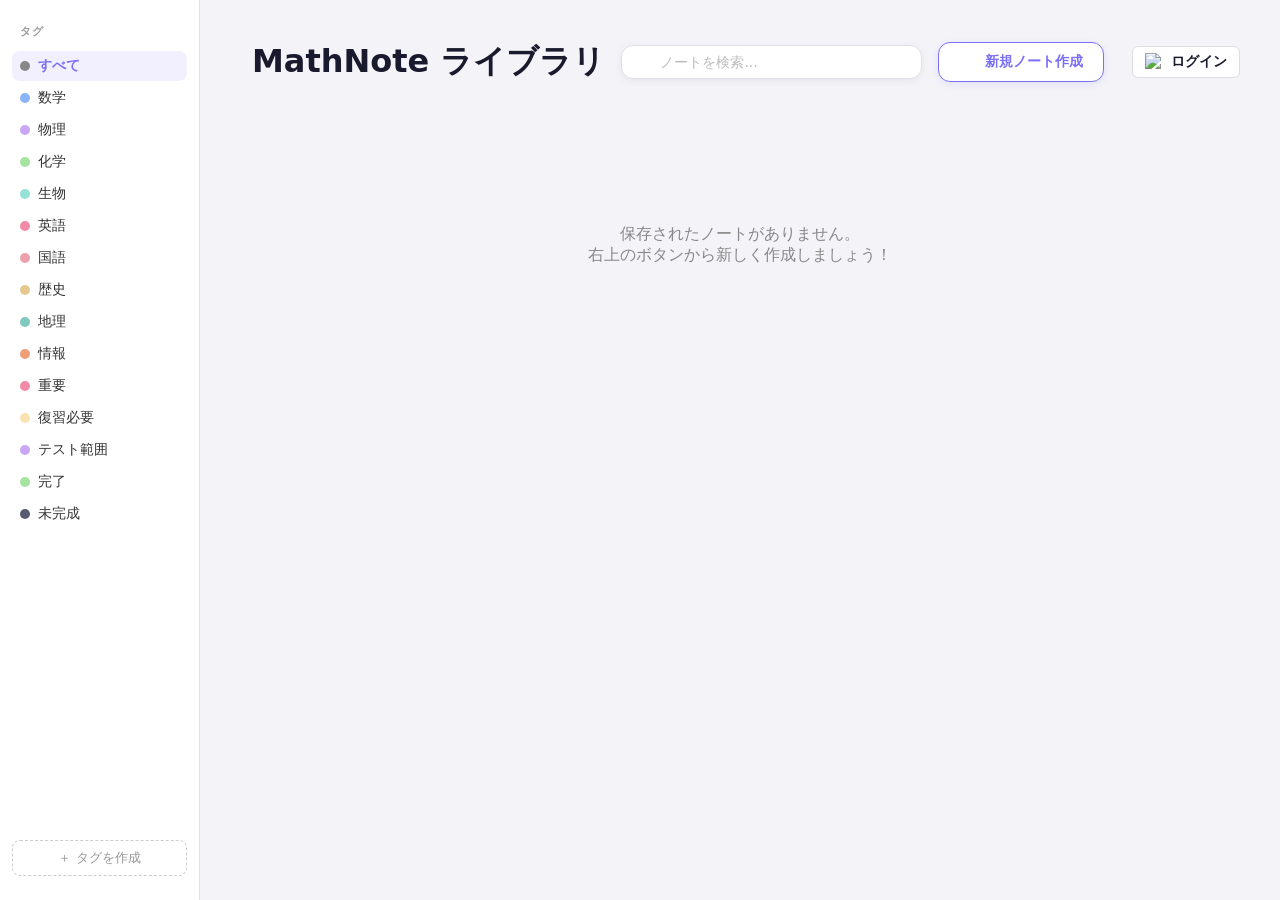
==== index.html @ ad09a3e1 "Firebase Authの安定性向上と、ノートIDがない場合のライブラリへのリダイレクト処理を追加" ====
<!DOCTYPE html>
<html lang="ja">

<head>
    <meta charset="UTF-8">
    <meta name="viewport" content="width=device-width, initial-scale=1.0, maximum-scale=1.0, user-scalable=no">
    <title>MathNote - MVP</title>
    <!-- KaTeX CSS -->
    <link rel="stylesheet" href="https://cdn.jsdelivr.net/npm/katex@0.16.9/dist/katex.min.css">
    <link rel="stylesheet" href="style.css">
    <!-- Lucide Icons -->
    <script src="https://cdn.jsdelivr.net/npm/lucide@latest/dist/umd/lucide.min.js"></script>
    <!-- KaTeX JS -->
    <script defer src="https://cdn.jsdelivr.net/npm/katex@0.16.9/dist/katex.min.js"></script>
</head>

<body>
    <div id="app">
        <!-- プレミアムツールバー (横一列配置) -->
        <header id="toolbar">
            <span class="logo">MathNote</span>

            <div class="tool-group">
                <button id="tool-select" title="選択 (V)"><i data-lucide="mouse-pointer-2"></i></button>
                <button id="tool-pen" class="active" title="ペン (P)"><i data-lucide="pencil"></i></button>
                <button id="tool-shape" title="図形 (S)"><i data-lucide="square"></i></button>
                <button id="tool-graph" title="グラフ (G)"><i data-lucide="line-chart"></i></button>
                <button id="tool-line" title="直線 (L)"><i data-lucide="minus"></i></button>
                <button id="tool-text" title="数式 (T)"><i data-lucide="type"></i></button>
                <button id="tool-eraser" title="消しゴム (E)"><i data-lucide="eraser"></i></button>
                <button id="tool-snap" title="グリッドスナップ (Shift+S)">
                    <i data-lucide="magnet"></i>
                </button>
            </div>
            <div class="divider"></div>
            <div class="tool-group">
                <button id="tool-undo" title="元に戻す (Ctrl+Z)"><i data-lucide="undo-2"></i></button>
                <button id="tool-redo" title="やり直し (Ctrl+Y)"><i data-lucide="redo-2"></i></button>
            </div>
            <div class="divider"></div>
            <div class="tool-group">
                <button id="tool-palette" title="カラーパレット"><i data-lucide="palette"></i></button>
                <input type="color" id="pen-color" value="#2b2b2b" class="hidden-input">
            </div>
            <div class="divider"></div>
            <div class="toolbar-right-group">
                <span id="zoom-label">100%</span>
                <button id="reset-view" title="表示リセット"><i data-lucide="maximize"></i></button>
                <button id="tool-settings" title="設定"><i data-lucide="settings"></i></button>
                
                <!-- Firebase Auth UI -->
                <div id="auth-container">
                    <button id="google-login-btn" class="login-btn">
                        <img src="https://www.gstatic.com/firebasejs/ui/2.0.0/images/layout/google.svg" width="18" height="18" alt="Google">
                        <span>ログイン</span>
                    </button>
                    <div id="user-avatar" class="user-avatar hidden">
                        <img id="user-icon" src="" alt="User">
                        <span id="user-name" class="hidden-mobile"></span>
                        <div id="auth-menu" class="auth-menu hidden">
                            <button id="google-logout-btn">ログアウト</button>
                        </div>
                    </div>
                </div>
            </div>
        </header>

        <!-- ペンツール用サブツールバー（アイコンベース・スライドイン） -->
        <div id="sub-toolbar">
            <!-- 線の太さ (3段階) -->
            <button class="sub-btn pen-size-btn active" data-size="2" title="細">
                <svg width="20" height="20" viewBox="0 0 20 20">
                    <line x1="2" y1="10" x2="18" y2="10" stroke="currentColor" stroke-width="1.5" />
                </svg>
            </button>
            <button class="sub-btn pen-size-btn" data-size="5" title="中">
                <svg width="20" height="20" viewBox="0 0 20 20">
                    <line x1="2" y1="10" x2="18" y2="10" stroke="currentColor" stroke-width="3" />
                </svg>
            </button>
            <button class="sub-btn pen-size-btn" data-size="10" title="太">
                <svg width="20" height="20" viewBox="0 0 20 20">
                    <line x1="2" y1="10" x2="18" y2="10" stroke="currentColor" stroke-width="6" />
                </svg>
            </button>

            <div class="sub-divider-h"></div>

            <!-- カラー (6色 + カスタム) -->
            <button class="sub-btn pen-color-btn active" data-color="#2b2b2b" style="--c:#2b2b2b" title="ダーク"></button>
            <button class="sub-btn pen-color-btn" data-color="#f38ba8" style="--c:#f38ba8" title="赤"></button>
            <button class="sub-btn pen-color-btn" data-color="#a6e3a1" style="--c:#a6e3a1" title="緑"></button>
            <button class="sub-btn pen-color-btn" data-color="#89b4fa" style="--c:#89b4fa" title="青"></button>
            <button class="sub-btn pen-color-btn" data-color="#f9e2af" style="--c:#f9e2af" title="黄"></button>
            <button class="sub-btn pen-color-btn" data-color="#cdd6f4" style="--c:#cdd6f4" title="グレー"></button>
            <button class="sub-btn" id="pen-custom-color" title="カスタム">
                <i data-lucide="palette"></i>
            </button>
            <input type="color" id="pen-color" value="#2b2b2b" class="hidden-input">

            <div class="sub-divider-h"></div>

            <!-- 線スタイル -->
            <button class="sub-btn pen-style-btn active" data-style="solid" title="実線">
                <svg width="20" height="20" viewBox="0 0 20 20">
                    <line x1="2" y1="10" x2="18" y2="10" stroke="currentColor" stroke-width="2" />
                </svg>
            </button>
            <button class="sub-btn pen-style-btn" data-style="dashed" title="破線">
                <svg width="20" height="20" viewBox="0 0 20 20">
                    <line x1="1" y1="10" x2="6" y2="10" stroke="currentColor" stroke-width="2" />
                    <line x1="8" y1="10" x2="13" y2="10" stroke="currentColor" stroke-width="2" />
                    <line x1="15" y1="10" x2="20" y2="10" stroke="currentColor" stroke-width="2" />
                </svg>
            </button>
            <button class="sub-btn pen-style-btn" data-style="dotted" title="点線">
                <svg width="20" height="20" viewBox="0 0 20 20">
                    <circle cx="2" cy="10" r="2" fill="currentColor" />
                    <circle cx="9" cy="10" r="2" fill="currentColor" />
                    <circle cx="16" cy="10" r="2" fill="currentColor" />
                </svg>
            </button>
        </div>

        <!-- 図形ツール用サブツールバー（アイコンベース・スライドイン） -->
        <div id="shape-sub-toolbar">
            <!-- 形状 -->
            <button class="sub-btn shape-type-btn active" data-type="rect" title="長方形">
                <i data-lucide="square"></i>
            </button>
            <button class="sub-btn shape-type-btn" data-type="circle" title="円・楕円">
                <i data-lucide="circle"></i>
            </button>
            <button class="sub-btn shape-type-btn" data-type="triangle" title="三角形">
                <i data-lucide="triangle"></i>
            </button>

            <div class="sub-divider-h"></div>

            <!-- 枠線色 (6色 + カスタム) -->
            <button class="sub-btn shape-color-btn active" data-color="#2b2b2b" style="background-color:#2b2b2b"
                title="ダーク"></button>
            <button class="sub-btn shape-color-btn" data-color="#f38ba8" style="background-color:#f38ba8"
                title="赤"></button>
            <button class="sub-btn shape-color-btn" data-color="#a6e3a1" style="background-color:#a6e3a1"
                title="緑"></button>
            <button class="sub-btn shape-color-btn" data-color="#89b4fa" style="background-color:#89b4fa"
                title="青"></button>
            <button class="sub-btn shape-color-btn" data-color="#f9e2af" style="background-color:#f9e2af"
                title="黄"></button>
            <button class="sub-btn shape-color-btn" data-color="#cdd6f4" style="background-color:#cdd6f4"
                title="グレー"></button>
            <button class="sub-btn" id="shape-custom-color" title="カスタム">
                <i data-lucide="palette"></i>
            </button>
            <input type="color" id="shape-stroke-color-input" value="#2b2b2b" class="hidden-input">

            <div class="sub-divider-h"></div>

            <div class="sub-label" style="font-size:9px;color:#888;text-align:center;width:36px;">線スタイル</div>
            <button class="sub-btn pen-style-btn active" data-style="solid" title="実線">
                <svg width="20" height="20" viewBox="0 0 20 20">
                    <line x1="2" y1="10" x2="18" y2="10" stroke="currentColor" stroke-width="2" />
                </svg>
            </button>
            <button class="sub-btn pen-style-btn" data-style="dashed" title="破線">
                <svg width="20" height="20" viewBox="0 0 20 20">
                    <line x1="2" y1="10" x2="18" y2="10" stroke="currentColor" stroke-width="2"
                        stroke-dasharray="4,2" />
                </svg>
            </button>
            <button class="sub-btn pen-style-btn" data-style="dotted" title="点線">
                <svg width="20" height="20" viewBox="0 0 20 20">
                    <line x1="2" y1="10" x2="18" y2="10" stroke="currentColor" stroke-width="2"
                        stroke-dasharray="1,2" />
                </svg>
            </button>
        </div>

        <!-- 直線ツール用サブツールバー -->
        <div id="line-sub-toolbar">
            <!-- 45°スナップ -->
            <button class="sub-btn active" id="line-snap-btn" title="45°スナップ">
                <i data-lucide="magnet"></i>
            </button>

            <div class="sub-divider-h"></div>

            <!-- 始点スタイル -->
            <span style="font-size:9px;color:#888;text-align:center;width:36px;">始点</span>
            <div class="cap-selector" id="start-cap-selector">
                <button class="sub-btn cap-trigger" id="start-cap-trigger" title="始点スタイル">
                    <svg width="20" height="20" viewBox="0 0 20 20">
                        <line x1="4" y1="10" x2="16" y2="10" stroke="currentColor" stroke-width="1.5" />
                    </svg>
                </button>
                <div class="cap-popup" id="start-cap-popup">
                    <button class="sub-btn line-start-btn active" data-cap="none" title="なし">
                        <svg width="20" height="20" viewBox="0 0 20 20">
                            <line x1="4" y1="10" x2="16" y2="10" stroke="currentColor" stroke-width="1.5" />
                        </svg>
                    </button>
                    <button class="sub-btn line-start-btn" data-cap="arrow-filled" title="矢印（塗り）">
                        <svg width="20" height="20" viewBox="0 0 20 20">
                            <polyline points="16,10 4,10" stroke="currentColor" stroke-width="1.5" fill="none" />
                            <polygon points="4,10 9,7 9,13" fill="currentColor" />
                        </svg>
                    </button>
                    <button class="sub-btn line-start-btn" data-cap="arrow-open" title="矢印（線）">
                        <svg width="20" height="20" viewBox="0 0 20 20">
                            <line x1="16" y1="10" x2="4" y2="10" stroke="currentColor" stroke-width="1.5" />
                            <polyline points="8,6 4,10 8,14" stroke="currentColor" stroke-width="1.5" fill="none" />
                        </svg>
                    </button>
                    <button class="sub-btn line-start-btn" data-cap="circle-filled" title="丸（塗り）">
                        <svg width="20" height="20" viewBox="0 0 20 20">
                            <line x1="16" y1="10" x2="8" y2="10" stroke="currentColor" stroke-width="1.5" />
                            <circle cx="5" cy="10" r="3" fill="currentColor" />
                        </svg>
                    </button>
                    <button class="sub-btn line-start-btn" data-cap="circle-open" title="丸（空白）">
                        <svg width="20" height="20" viewBox="0 0 20 20">
                            <line x1="16" y1="10" x2="8" y2="10" stroke="currentColor" stroke-width="1.5" />
                            <circle cx="5" cy="10" r="3" stroke="currentColor" stroke-width="1.5" fill="white" />
                        </svg>
                    </button>
                    <button class="sub-btn line-start-btn" data-cap="triangle" title="三角">
                        <svg width="20" height="20" viewBox="0 0 20 20">
                            <line x1="16" y1="10" x2="9" y2="10" stroke="currentColor" stroke-width="1.5" />
                            <polygon points="4,10 9,7 9,13" fill="currentColor" />
                        </svg>
                    </button>
                </div>
            </div>

            <div class="sub-divider-h"></div>

            <!-- 終点スタイル -->
            <span style="font-size:9px;color:#888;text-align:center;width:36px;">終点</span>
            <div class="cap-selector" id="end-cap-selector">
                <button class="sub-btn cap-trigger" id="end-cap-trigger" title="終点スタイル">
                    <svg width="20" height="20" viewBox="0 0 20 20">
                        <line x1="4" y1="10" x2="12" y2="10" stroke="currentColor" stroke-width="1.5" />
                        <polygon points="16,10 11,7 11,13" fill="currentColor" />
                    </svg>
                </button>
                <div class="cap-popup" id="end-cap-popup">
                    <button class="sub-btn line-end-btn" data-cap="none" title="なし">
                        <svg width="20" height="20" viewBox="0 0 20 20">
                            <line x1="4" y1="10" x2="16" y2="10" stroke="currentColor" stroke-width="1.5" />
                        </svg>
                    </button>
                    <button class="sub-btn line-end-btn active" data-cap="arrow-filled" title="矢印（塗り）">
                        <svg width="20" height="20" viewBox="0 0 20 20">
                            <line x1="4" y1="10" x2="12" y2="10" stroke="currentColor" stroke-width="1.5" />
                            <polygon points="16,10 11,7 11,13" fill="currentColor" />
                        </svg>
                    </button>
                    <button class="sub-btn line-end-btn" data-cap="arrow-open" title="矢印（線）">
                        <svg width="20" height="20" viewBox="0 0 20 20">
                            <line x1="4" y1="10" x2="16" y2="10" stroke="currentColor" stroke-width="1.5" />
                            <polyline points="12,6 16,10 12,14" stroke="currentColor" stroke-width="1.5" fill="none" />
                        </svg>
                    </button>
                    <button class="sub-btn line-end-btn" data-cap="circle-filled" title="丸（塗り）">
                        <svg width="20" height="20" viewBox="0 0 20 20">
                            <line x1="4" y1="10" x2="12" y2="10" stroke="currentColor" stroke-width="1.5" />
                            <circle cx="15" cy="10" r="3" fill="currentColor" />
                        </svg>
                    </button>
                    <button class="sub-btn line-end-btn" data-cap="circle-open" title="丸（空白）">
                        <svg width="20" height="20" viewBox="0 0 20 20">
                            <line x1="4" y1="10" x2="12" y2="10" stroke="currentColor" stroke-width="1.5" />
                            <circle cx="15" cy="10" r="3" stroke="currentColor" stroke-width="1.5" fill="white" />
                        </svg>
                    </button>
                    <button class="sub-btn line-end-btn" data-cap="triangle" title="三角">
                        <svg width="20" height="20" viewBox="0 0 20 20">
                            <line x1="4" y1="10" x2="11" y2="10" stroke="currentColor" stroke-width="1.5" />
                            <polygon points="16,10 11,7 11,13" fill="currentColor" />
                        </svg>
                    </button>
                </div>
            </div>
        </div>

        <!-- ツールチップ -->
        <div id="sub-tooltip"></div>

        <!-- ワークスペース (ページ切り替えコンテナ) -->
        <div id="workspace">
            <!-- ボード名表示UI -->
            <div id="board-title-container">
                <span id="board-title-display">名称未設定</span>
                <input id="board-title-input" type="text" value="名称未設定">
            </div>

            <!-- 右上アクションボタン -->
            <div id="top-right-actions">
                <button id="tool-library" title="メモ一覧へ"><i data-lucide="library"></i> 一覧</button>
            </div>

            <div id="main-view">
                <div id="canvas-container">
                    <canvas id="canvas"></canvas>
                </div>
            </div>

            <div id="graph-edit-view" style="display:none; flex-direction:column; height:100vh;">
                <!-- グラフ編集ヘッダー -->
                <header id="graph-edit-header">
                    <div class="edit-title">
                        <i data-lucide="line-chart"></i>
                        <span>グラフ詳細編集中</span>
                    </div>
                    <div class="edit-status">
                        <span id="graph-zoom-label">100%</span>
                        <button id="save-graph-btn" onclick="exitGraphEditMode()">
                            <i data-lucide="save"></i> 保存して戻る
                        </button>
                    </div>
                </header>
                <!-- グラフキャンバス -->
                <canvas id="graph-edit-canvas"></canvas>
            </div>
        </div>
    </div>



    <script>
      (function() {
        const params = new URLSearchParams(window.location.search);
        if (!params.has('id')) {
          window.location.replace('library.html');
        }
      })();
    </script>
    <script src="graph-edit.js"></script>
    <script src="app.js"></script>

    <!-- Firebase SDK (ES Module) -->
    <script type="module">
        import { initializeApp } from "https://www.gstatic.com/firebasejs/11.6.0/firebase-app.js";
        import { getAuth, GoogleAuthProvider, signInWithPopup, signOut, onAuthStateChanged } from "https://www.gstatic.com/firebasejs/11.6.0/firebase-auth.js";
        import { getDatabase, ref, set, get, child } from "https://www.gstatic.com/firebasejs/11.6.0/firebase-database.js";

        const firebaseConfig = {
            apiKey: "AIzaSyDWPFiAdIyj2rHKrKDXMU1DP4dxYMihlYA",
            authDomain: "mathnote-86595.firebaseapp.com",
            databaseURL: "https://mathnote-86595-default-rtdb.firebaseio.com",
            projectId: "mathnote-86595",
            storageBucket: "mathnote-86595.firebasestorage.app",
            messagingSenderId: "886174524589",
            appId: "1:886174524589:web:9562bc7ccd7dc52eea1224"
        };

        const app = initializeApp(firebaseConfig);
        window.firebaseDB = getDatabase(app);
        window.firebaseAuth = getAuth(app);
        window.GoogleAuthProvider = GoogleAuthProvider;
        window.signInWithPopup = signInWithPopup;
        window.signOut = signOut;
        window.onAuthStateChanged = onAuthStateChanged;
        // DB操作用
        window.firebaseRef = ref;
        window.firebaseSet = set;
        window.firebaseGet = get;
        window.firebaseChild = child;
    </script>
</body>

</html>
---- style.css ----
:root {
    --sidebar-width: 240px;
    --toolbar-height: 56px;
    --sub-toolbar-height: 44px;
    --bg-dark: #1e1e2e;
    --bg-sub: #16161e;
    --bg-hover: #2e2e3e;
    --bg-sidebar: #f7f7f9;
    --border-color: #3e3e4e;
    --primary-color: #7c6ff7;
    --text-color: #e0e0e0;
    --text-dark: #333;
    --shadow-sm: 0 2px 8px rgba(0,0,0,0.2);
    --shadow-md: 0 4px 16px rgba(0,0,0,0.3);
}

* {
    box-sizing: border-box;
    margin: 0;
    padding: 0;
    font-family: 'Inter', 'Segoe UI', system-ui, sans-serif;
}

body, html {
    width: 100%;
    height: 100%;
    overflow: hidden;
    background-color: #fff;
    color: var(--text-dark);
    touch-action: none;
    overscroll-behavior: none;
}

#app {
    display: flex;
    flex-direction: row;
    width: 100vw;
    height: 100vh;
    margin-left: 56px;
}

/* 左サイドバーツールバー */
#toolbar {
    display: flex;
    flex-direction: column;
    align-items: center;
    gap: 8px;
    width: 56px;
    height: 100vh;
    padding: 12px 0;
    background: var(--bg-dark);
    position: fixed;
    top: 0;
    left: 0;
    z-index: 200;
    box-sizing: border-box;
    overflow-y: auto;
    color: var(--text-color);
}

#toolbar .logo {
    display: none;
}

#toolbar button {
    display: flex;
    align-items: center;
    justify-content: center;
    width: 36px;
    height: 36px;
    flex-shrink: 0;
    background: transparent;
    border: none;
    border-radius: 8px;
    cursor: pointer;
    color: #e0e0e0;
    transition: background 0.15s;
}

#toolbar button:hover {
    background: var(--bg-hover);
}

#toolbar button.active {
    background-color: var(--primary-color);
    color: white;
}

.divider {
    width: 32px;
    height: 1px;
    background: var(--border-color);
    margin: 4px 0;
}

.tool-group, .toolbar-right-group {
    display: flex;
    flex-direction: column;
    align-items: center;
    gap: 4px;
}

#zoom-label {
    font-size: 13px;
    margin: 0 8px;
    min-width: 40px;
    text-align: center;
    color: #a5a5b5;
}

/* ペンツール用サブツールバー（アイコンベース・スライドイン） */
#sub-toolbar {
    position: fixed;
    top: 0;
    left: 56px;
    width: 0;
    height: 100vh;
    overflow: hidden;
    background: var(--bg-dark);
    z-index: 150;
    transition: width 0.2s ease;
    display: flex;
    flex-direction: column;
    align-items: center;
    gap: 8px;
    padding: 12px 0;
    box-sizing: border-box;
}

#sub-toolbar.visible, #shape-sub-toolbar.visible {
    width: 56px;
}

#line-sub-toolbar {
    position: fixed;
    top: 0;
    left: 56px;
    width: 56px;
    height: 100vh;
    transform: translateX(-56px);
    transition: transform 0.2s ease;
    overflow: visible;
    background: var(--bg-dark);
    z-index: 150;
    display: flex;
    flex-direction: column;
    align-items: center;
    gap: 8px;
    padding: 12px 0;
    box-sizing: border-box;
}

#line-sub-toolbar.visible {
    transform: translateX(0);
}

#line-sub-toolbar:not(.visible) .cap-popup {
    display: none !important;
}

/* 直線サブツールバーのポップアップ */
.cap-selector {
    position: relative;
    display: flex;
    align-items: center;
    justify-content: center;
}

.cap-popup {
    display: none;
    position: absolute;
    left: 44px;
    top: 50%;
    transform: translateY(-50%);
    background: var(--bg-dark);
    border: 1px solid var(--border-color);
    border-radius: 8px;
    padding: 4px;
    flex-direction: row;
    gap: 2px;
    z-index: 300;
    white-space: nowrap;
}

.cap-popup.open {
    display: flex;
}

#shape-sub-toolbar {
    position: fixed;
    top: 0;
    left: 56px;
    width: 0;
    height: 100vh;
    overflow: hidden;
    background: var(--bg-sub);
    z-index: 150;
    transition: width 0.2s ease;
    display: flex;
    flex-direction: column;
    align-items: center;
    gap: 8px;
    padding: 12px 0;
    box-sizing: border-box;
}

/* サブツールバーボタン */
.sub-btn {
    width: 36px;
    height: 36px;
    flex-shrink: 0;
    display: flex;
    align-items: center;
    justify-content: center;
    background: transparent;
    border: none;
    border-radius: 8px;
    cursor: pointer;
    color: #808090;
    transition: background 0.15s, color 0.15s;
}

/* 図形用カラーボタン特有のスタイル */
.shape-color-btn {
    width: 24px;
    height: 24px;
    border-radius: 50%;
    border: 2px solid transparent;
    cursor: pointer;
    flex-shrink: 0;
    transition: transform 0.1s;
}

.shape-color-btn:hover {
    transform: scale(1.1);
}

.shape-color-btn.active {
    border-color: #fff;
    outline: 2px solid var(--primary-color);
    outline-offset: 1px;
}

.sub-btn:hover {
    background: var(--bg-hover);
    color: #e0e0e0;
}

.sub-btn.active {
    color: var(--primary-color);
    background: rgba(124, 111, 247, 0.15);
}

/* カラーボタン */
.pen-color-btn {
    width: 22px;
    height: 22px;
    border-radius: 50%;
    border: 2px solid transparent;
    background-color: var(--c);
    cursor: pointer;
    transition: border-color 0.15s;
    flex-shrink: 0;
}

.pen-color-btn.active {
    border-color: #fff;
    box-shadow: 0 0 0 1px var(--primary-color);
}

.pen-color-btn:hover {
    border-color: rgba(255,255,255,0.6);
}

/* 水平仕切り線 */
.sub-divider-h {
    width: 32px;
    height: 1px;
    background: var(--border-color);
    flex-shrink: 0;
}

/* ワークスペース */
#workspace {
    flex-grow: 1;
    position: relative;
    overflow: hidden;
    background-color: #fff;
}

#main-view {
    width: 100%;
    height: 100%;
    display: flex;
    flex-direction: column;
}

#canvas-container {
    position: absolute;
    top: 0;
    left: 0;
    width: 100%;
    height: 100%;
    transition: left 0.2s ease, width 0.2s ease;
}

#canvas-container.sub-open {
    left: 56px;
    width: calc(100% - 56px);
}

/* ツールチップ */
#sub-tooltip {
    position: fixed;
    left: 120px;
    background: #2a2a3e;
    color: #e0e0e0;
    font-size: 12px;
    padding: 4px 8px;
    border-radius: 4px;
    white-space: nowrap;
    pointer-events: none;
    z-index: 9999;
    display: none;
}

#graph-edit-view {
    display: none;
    position: fixed;
    top: 0;
    left: 56px;  /* ツールバー幅分ずらす */
    width: calc(100vw - 56px);
    height: 100vh;
    z-index: 100;
    background: #fff;
    flex-direction: column;
}

#graph-edit-header {
    height: 56px;
    background-color: #2D2B55;
    color: white;
    display: flex;
    align-items: center;
    justify-content: space-between;
    padding: 0 20px;
    flex-shrink: 0;
    z-index: 2001;
}

.edit-title {
    display: flex;
    align-items: center;
    gap: 10px;
    font-weight: 700;
}

#save-graph-btn {
    background: var(--primary-color);
    color: white;
    border: none;
    padding: 8px 16px;
    border-radius: 8px;
    cursor: pointer;
    font-weight: 600;
    display: flex;
    align-items: center;
    gap: 8px;
    transition: opacity 0.2s;
}

#save-graph-btn:hover {
    opacity: 0.9;
}

#graph-edit-canvas {
    flex-grow: 1;
    background-color: white;
    width: 100%;
    height: 100%;
}

#canvas-container {
    flex: 1;
    position: relative;
    width: 100%;
    height: 100%;
}

canvas {
    display: block;
    touch-action: none;
}

/* 数式 */
.math-block {
    position: absolute;
    padding: 8px;
    cursor: move;
}

.hidden {
    display: none !important;
}

/* インラインテキストブロック */
.text-block-inner {
  position: relative;
  min-width: 80px;
  min-height: 32px;
}

.text-render {
  padding: 6px 8px;
  font-size: 15px;
  color: #1a1a2e;
  line-height: 1.6;
  cursor: text;
  word-break: break-word;
  white-space: pre-wrap;
  min-height: 32px;
}

.text-inline-editor {
  display: none;
  width: 100%;
  min-height: 60px;
  padding: 6px 8px;
  font-size: 15px;
  line-height: 1.6;
  color: #1a1a2e;
  background: transparent;
  border: none;
  border-radius: 4px;
  outline: none;
  resize: none;
  overflow: hidden; /* auto-resizeのため */
  font-family: 'Inter', 'Segoe UI', system-ui, sans-serif;
}

/* 新規作成時のアニメーション */
.math-block.newly-created {
  animation: block-appear 0.15s ease-out;
}

@keyframes block-appear {
  from { opacity: 0; transform: scale(0.97) scale(var(--block-scale, 1)); }
  to   { opacity: 1; transform: scale(1) scale(var(--block-scale, 1)); }
}

/* Auth UI Styles */
#auth-container {
  display: flex;
  align-items: center;
  margin-left: 12px;
}

.login-btn {
  display: flex;
  align-items: center;
  gap: 8px;
  background: #ffffff;
  color: #1a1a2e;
  border: none;
  padding: 6px 12px;
  border-radius: 6px;
  font-weight: 600;
  cursor: pointer;
  transition: all 0.2s;
  font-size: 14px;
}

.login-btn:hover {
  background: #f0f0f0;
  transform: translateY(-1px);
  box-shadow: 0 2px 8px rgba(0,0,0,0.2);
}

.user-avatar {
  position: relative;
  display: flex;
  align-items: center;
  gap: 8px;
  cursor: pointer;
  padding: 4px 8px;
  border-radius: 20px;
  background: rgba(255,255,255,0.05);
  transition: background 0.2s;
}

.user-avatar:hover {
  background: rgba(255,255,255,0.1);
}

.user-avatar img {
  width: 28px;
  height: 28px;
  border-radius: 50%;
  border: 2px solid var(--primary-color);
}

#user-name {
  font-size: 14px;
  font-weight: 500;
  color: #cdd6f4;
}

.auth-menu {
  position: absolute;
  top: 100%;
  right: 0;
  margin-top: 8px;
  background: #1e1e2e;
  border: 1px solid rgba(255,255,255,0.1);
  border-radius: 8px;
  padding: 8px;
  min-width: 120px;
  box-shadow: 0 4px 12px rgba(0,0,0,0.3);
  z-index: 2000;
}

#auth-menu button {
  width: 100%;
  text-align: left;
  padding: 8px 12px;
  background: transparent;
  border: none;
  color: #f38ba8;
  cursor: pointer;
  border-radius: 4px;
  font-size: 13px;
  font-weight: 500;
}

#auth-menu button:hover {
  background: rgba(243, 139, 168, 0.1);
}

.lib-login-btn {
  display: flex;
  align-items: center;
  gap: 8px;
  background: white;
  color: #1a1a2e;
  border: 1px solid #ddd;
  padding: 6px 12px;
  border-radius: 6px;
  font-weight: 600;
  cursor: pointer;
  transition: all 0.2s;
  font-size: 14px;
}

.lib-login-btn:hover {
  background: #f9f9f9;
  border-color: var(--primary-color);
}

.user-avatar-lib {
  display: flex;
  align-items: center;
  gap: 12px;
  padding: 4px 12px;
  border-radius: 8px;
  background: #f1f3f9;
}

#logout-btn-lib {
  margin-left: 8px;
  padding: 4px 8px;
  background: transparent;
  border: 1px solid #f38ba8;
  color: #f38ba8;
  border-radius: 4px;
  cursor: pointer;
  font-size: 12px;
}

#logout-btn-lib:hover {
  background: #f38ba8;
  color: white;
}

.hidden {
  display: none !important;
}

@media screen and (max-width: 600px) {
  .hidden-mobile {
    display: none !important;
  }
}


.hidden-input {
    position: absolute;
    width: 0;
    height: 0;
    opacity: 0;
    pointer-events: none;
}

/* 図形ツール用スタイル */
.shape-group { display: flex; gap: 4px; }
.shape-group button {
    width: 32px;
    height: 32px;
    border-radius: 6px;
    border: none;
    background: transparent;
    color: #808090;
    cursor: pointer;
    transition: all 0.15s;
}
.shape-group button:hover { color: var(--primary-color); }
.shape-group button.active { color: var(--primary-color); background: rgba(124, 111, 247, 0.15); }

.shape-fill-preset, .shape-stroke-preset {
    width: 22px;
    height: 22px;
    border-radius: 50%;
    border: 2px solid transparent;
    cursor: pointer;
    transition: all 0.15s;
}
.shape-fill-preset:hover, .shape-stroke-preset:hover {
    border-color: #fff;
}

.shape-no-fill {
    cursor: pointer;
    margin-right: 8px;
}

#shape-options label {
    display: flex;
    align-items: center;
    color: var(--text-color);
    cursor: pointer;
    font-size: 13px;
}

/* 右上アクションボタン */
#top-right-actions {
    position: fixed;
    top: 16px;
    right: 16px;
    display: flex;
    gap: 12px;
    z-index: 1000;
}

#board-title-container {
  position: fixed;
  top: 12px;
  left: 50%;
  transform: translateX(-50%);
  z-index: 1000;
  display: flex;
  align-items: center;
  justify-content: center;
}

#board-title-display {
  font-size: 15px;
  font-weight: 600;
  color: #333;
  cursor: pointer;
  border-bottom: 1.5px solid #aaa;
  padding-bottom: 2px;
}

#board-title-input {
  display: none;
  font-size: 15px;
  font-weight: 600;
  border: none;
  border-bottom: 1.5px solid var(--primary-color);
  outline: none;
  background: transparent;
  text-align: center;
  color: #333;
  padding-bottom: 2px;
  min-width: 120px;
}

#top-right-actions button {
    height: 40px;
    padding: 0 16px;
    background: var(--bg-dark);
    border: 1px solid var(--border-color);
    border-radius: 20px;
    color: var(--text-color);
    font-size: 14px;
    font-weight: 600;
    display: flex;
    align-items: center;
    gap: 8px;
    cursor: pointer;
    transition: all 0.2s cubic-bezier(0.4, 0, 0.2, 1);
    box-shadow: var(--shadow-md);
}

#top-right-actions button:hover {
    background: var(--bg-hover);
    transform: translateY(-2px);
    box-shadow: 0 6px 20px rgba(0,0,0,0.4);
    border-color: var(--primary-color);
}

#tool-save {
    background: var(--primary-color) !important;
    border-color: var(--primary-color) !important;
}

/* ライブラリ2カラムレイアウト */
.library-layout {
  display: flex;
  height: 100vh;
  background: #f4f4f8;
  color: #1a1a2e;
}

/* 左サイドバー */
.tag-sidebar {
  width: 200px;
  flex-shrink: 0;
  background: #ffffff;
  border-right: 1px solid #e0e0e8;
  padding: 24px 12px;
  display: flex;
  flex-direction: column;
  gap: 8px;
  overflow-y: auto;
}

.tag-sidebar-title {
  font-size: 11px;
  font-weight: 700;
  text-transform: uppercase;
  color: #999;
  letter-spacing: 0.08em;
  padding: 0 8px;
  margin-bottom: 4px;
}

#tag-list {
  list-style: none;
  display: flex;
  flex-direction: column;
  gap: 2px;
  flex-grow: 1;
}

.tag-item {
  display: flex;
  align-items: center;
  gap: 8px;
  padding: 6px 8px;
  border-radius: 8px;
  cursor: pointer;
  font-size: 14px;
  color: #333;
  transition: background 0.15s;
}

.tag-item:hover {
  background: #f0f0f6;
}

.tag-item.active {
  background: rgba(124, 111, 247, 0.1);
  color: var(--primary-color);
  font-weight: 600;
}

.tag-dot {
  width: 10px;
  height: 10px;
  border-radius: 50%;
  flex-shrink: 0;
}

#create-tag-btn {
  background: transparent;
  border: 1px dashed #ccc;
  border-radius: 8px;
  color: #999;
  padding: 8px;
  cursor: pointer;
  font-size: 13px;
  transition: all 0.15s;
}

#create-tag-btn:hover {
  border-color: var(--primary-color);
  color: var(--primary-color);
}

/* 右メインエリア */
.library-main {
  flex-grow: 1;
  overflow-y: auto;
  padding: 40px;
}

.library-header {
  display: flex;
  justify-content: space-between;
  align-items: center;
  margin-bottom: 40px;
  color: #1a1a2e;
  flex-wrap: wrap;
  gap: 16px;
}

.new-note-btn {
  padding: 10px 20px;
  background: #ffffff;
  color: var(--primary-color);
  border: 1.5px solid var(--primary-color);
  border-radius: 12px;
  font-size: 14px;
  font-weight: 700;
  cursor: pointer;
  display: flex;
  align-items: center;
  gap: 8px;
  transition: all 0.2s cubic-bezier(0.4, 0, 0.2, 1);
  box-shadow: 0 2px 8px rgba(124, 111, 247, 0.15);
}

.new-note-btn:hover {
  background: var(--primary-color);
  color: #ffffff;
  transform: translateY(-2px);
  box-shadow: 0 4px 15px rgba(124, 111, 247, 0.3);
}

.new-note-btn i {
  width: 18px;
  height: 18px;
}

.library-grid {
  display: grid;
  grid-template-columns: repeat(auto-fill, minmax(280px, 1fr));
  gap: 24px;
}

/* ノートカードのデザイン（ノート風・白ベース） */
.note-card {
  background: #ffffff;
  border-radius: 16px;
  box-shadow: 0 2px 12px rgba(0,0,0,0.08);
  overflow: hidden;
  cursor: pointer;
  transition: transform 0.2s ease, box-shadow 0.2s ease;
  display: flex;
  flex-direction: column;
}

.note-card:hover {
  transform: translateY(-4px);
  box-shadow: 0 8px 24px rgba(0,0,0,0.12);
}

/* カードヘッダー（色付き） */
.note-card-header {
  height: 48px;
  background: #e0e0e0; /* デフォルト色 */
  cursor: pointer;
  transition: opacity 0.15s;
  position: relative;
  display: flex;
  align-items: center;
  justify-content: flex-end;
  padding: 0 12px;
}

.note-card-header:hover::after {
  content: '🎨';
  font-size: 14px;
}

/* カードボディ */
.note-card-body {
  padding: 16px;
  display: flex;
  flex-direction: column;
  gap: 8px;
  flex-grow: 1;
}

.note-name {
  font-size: 16px;
  font-weight: 700;
  color: #1a1a2e;
  white-space: nowrap;
  overflow: hidden;
  text-overflow: ellipsis;
}

.note-date {
  font-size: 12px;
  color: #999;
}

.note-tags {
  display: flex;
  flex-wrap: wrap;
  gap: 6px;
  align-items: center;
  margin-top: auto;
  padding-top: 8px;
}

/* タグバッジ */
.tag-badge {
  display: inline-flex;
  align-items: center;
  padding: 2px 8px;
  border-radius: 99px;
  font-size: 11px;
  font-weight: 600;
  color: #fff;
  cursor: pointer;
  transition: opacity 0.15s;
}

.tag-badge:hover {
  opacity: 0.75;
}

.tag-add-btn {
  background: transparent;
  border: 1px dashed #ccc;
  border-radius: 99px;
  color: #999;
  font-size: 11px;
  padding: 2px 8px;
  cursor: pointer;
  transition: all 0.15s;
}

.tag-add-btn:hover {
  border-color: var(--primary-color);
  color: var(--primary-color);
}

/* タグドロップダウン（マルチカラム） */
.tag-dropdown {
  position: fixed;
  background: #ffffff;
  border: 1px solid #e0e0e8;
  border-radius: 12px;
  padding: 12px;
  z-index: 9999;
  box-shadow: 0 4px 20px rgba(0,0,0,0.12);
  display: none;
}

.tag-dropdown-columns {
  display: flex;
  flex-direction: row;
  gap: 16px;
  margin-bottom: 10px;
}

.tag-dropdown-column {
  display: flex;
  flex-direction: column;
  gap: 4px;
  min-width: 100px;
}

.tag-dropdown-column-title {
  font-size: 10px;
  font-weight: 700;
  text-transform: uppercase;
  color: #999;
  letter-spacing: 0.08em;
  padding: 0 4px;
  margin-bottom: 4px;
}

.tag-dropdown-item {
  display: flex;
  align-items: center;
  gap: 6px;
  padding: 5px 8px;
  border-radius: 6px;
  cursor: pointer;
  font-size: 13px;
  color: #333;
  background: transparent;
  border: none;
  text-align: left;
  transition: background 0.15s;
  width: 100%;
}

.tag-dropdown-item:hover {
  background: #f0f0f6;
}

.tag-dropdown-item.active {
  background: color-mix(in srgb, var(--tag-color) 15%, transparent);
  font-weight: 600;
}

.tag-dropdown-footer {
  border-top: 1px solid #e0e0e8;
  padding-top: 8px;
}

#tag-dropdown-new {
  width: 100%;
  background: transparent;
  border: 1px dashed #ccc;
  border-radius: 6px;
  color: #999;
  padding: 6px 8px;
  cursor: pointer;
  font-size: 12px;
  text-align: left;
  transition: all 0.15s;
}

#tag-dropdown-new:hover {
  border-color: var(--primary-color);
  color: var(--primary-color);
}

/* 検索バーのスタイル */
.search-bar-wrapper {
  display: flex;
  align-items: center;
  gap: 8px;
  background: #ffffff;
  border: 1.5px solid #e0e0e8;
  border-radius: 12px;
  padding: 8px 14px;
  flex-grow: 1;
  max-width: 360px;
  box-shadow: 0 2px 8px rgba(0,0,0,0.06);
  transition: all 0.2s;
}

.search-bar-wrapper:focus-within {
  border-color: var(--primary-color);
  box-shadow: 0 2px 12px rgba(124, 111, 247, 0.2);
}

.search-icon {
  width: 16px;
  height: 16px;
  color: #999;
  flex-shrink: 0;
}

.search-input {
  border: none;
  outline: none;
  background: transparent;
  font-size: 14px;
  color: #1a1a2e;
  width: 100%;
}

.search-input::placeholder {
  color: #bbb;
}

/* Select tool properties panel */
.props-xy, .props-wh {
  display: flex;
  gap: 8px;
}

.props-xy label, .props-wh label {
  display: flex;
  align-items: center;
  gap: 4px;
  color: var(--text-color);
  font-size: 12px;
}

.props-xy input, .props-wh input {
  width: 60px;
  background: #2a2a3e;
  border: 1px solid var(--border-color);
  border-radius: 4px;
  color: var(--text-color);
  padding: 2px 6px;
  font-size: 12px;
}

.delete-btn {
  background: #e74c3c;
  color: white;
  border: none;
  border-radius: 6px;
  padding: 6px 12px;
  cursor: pointer;
  font-size: 13px;
  font-weight: 600;
}

.delete-btn:hover {
  opacity: 0.85;
}
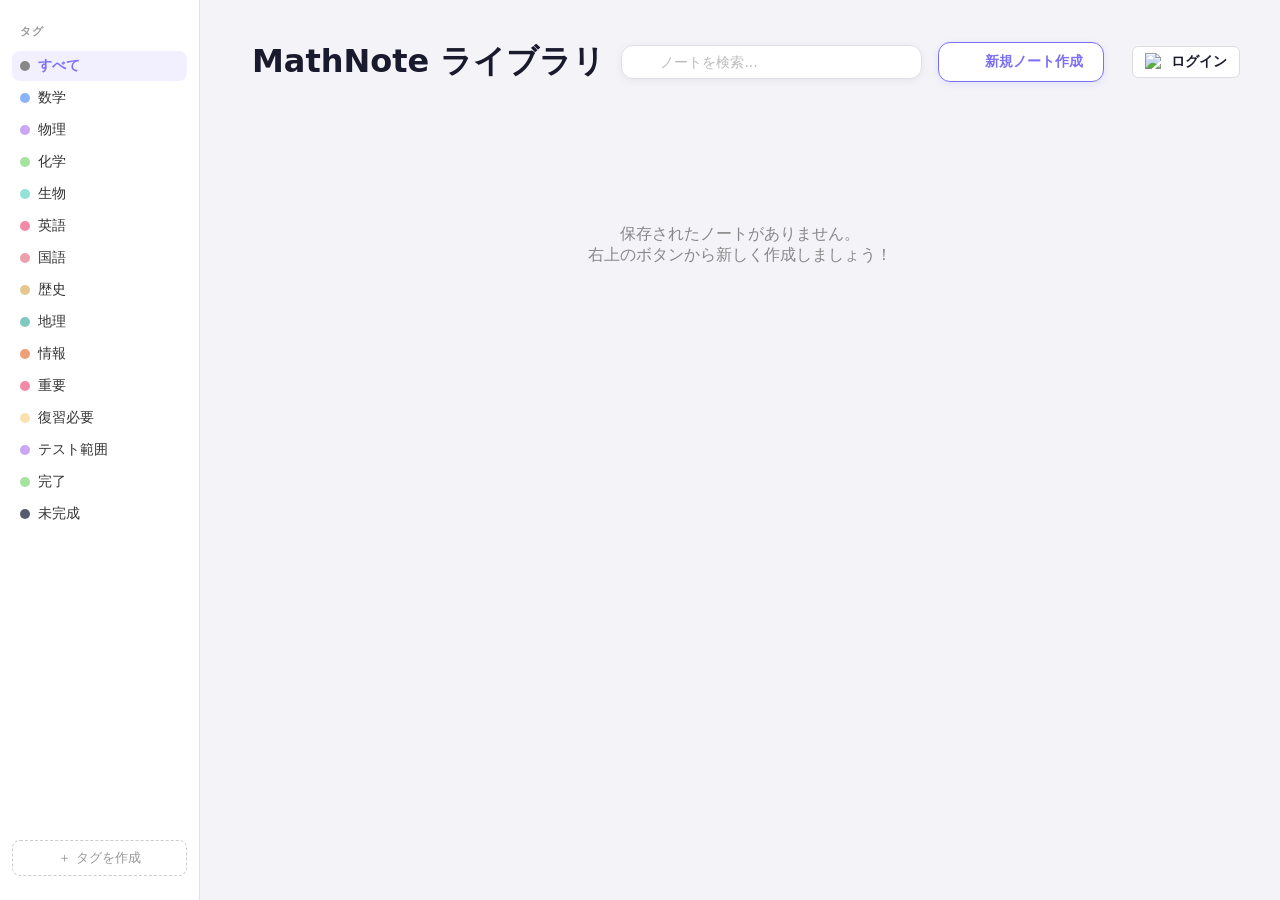
==== commit 10fb07d0: "Separate storage and Firebase logic into storage.js" ====
--- a/index.html
+++ b/index.html
@@ -338,6 +338,13 @@
     </script>
     <script src="graph-edit.js"></script>
     <script src="app.js"></script>
+    <script src="storage.js"></script>
+    <script>
+      // 全スクリプト読み込み後に初期化
+      window.onload = () => {
+        new MathNote();
+      };
+    </script>
 
     <!-- Firebase SDK (ES Module) -->
     <script type="module">
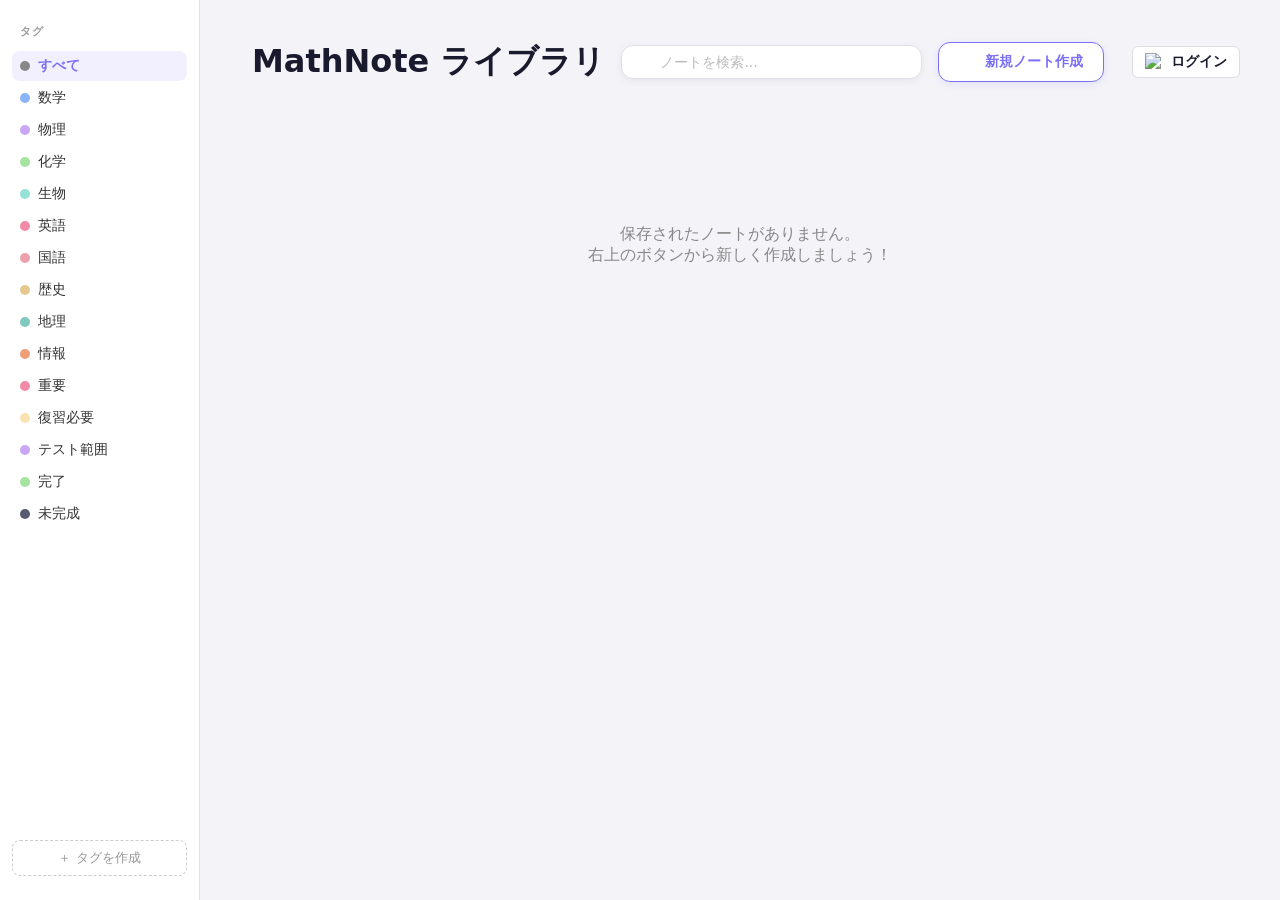
==== commit beb4dbcb: "Separate rendering logic into renderer.js" ====
--- a/index.html
+++ b/index.html
@@ -338,6 +338,7 @@
     </script>
     <script src="graph-edit.js"></script>
     <script src="app.js"></script>
+    <script src="renderer.js"></script>
     <script src="storage.js"></script>
     <script>
       // 全スクリプト読み込み後に初期化
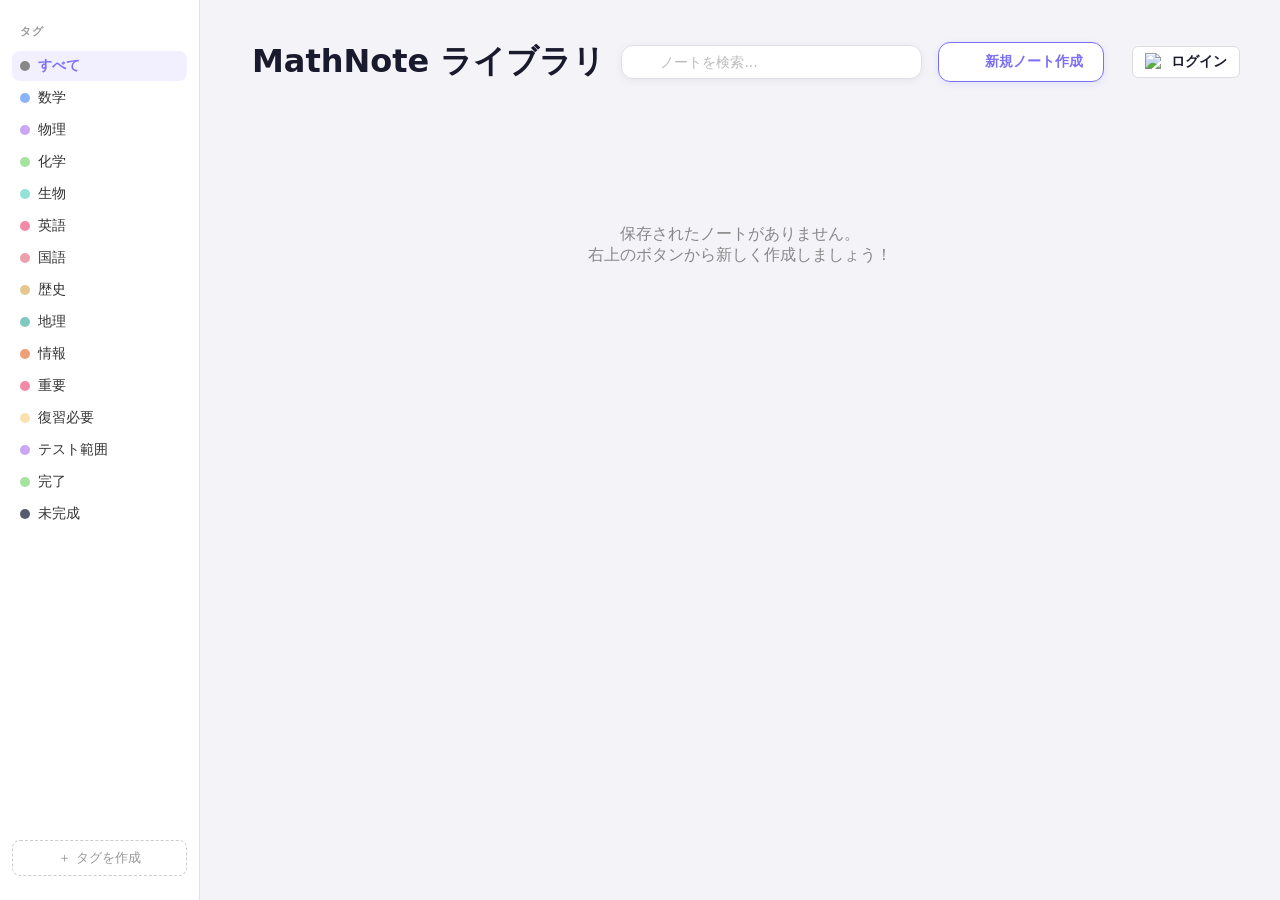
==== commit c86c49f1: "Separate text management logic into text-manager.js" ====
--- a/index.html
+++ b/index.html
@@ -339,6 +339,7 @@
     <script src="graph-edit.js"></script>
     <script src="app.js"></script>
     <script src="renderer.js"></script>
+    <script src="text-manager.js"></script>
     <script src="storage.js"></script>
     <script>
       // 全スクリプト読み込み後に初期化
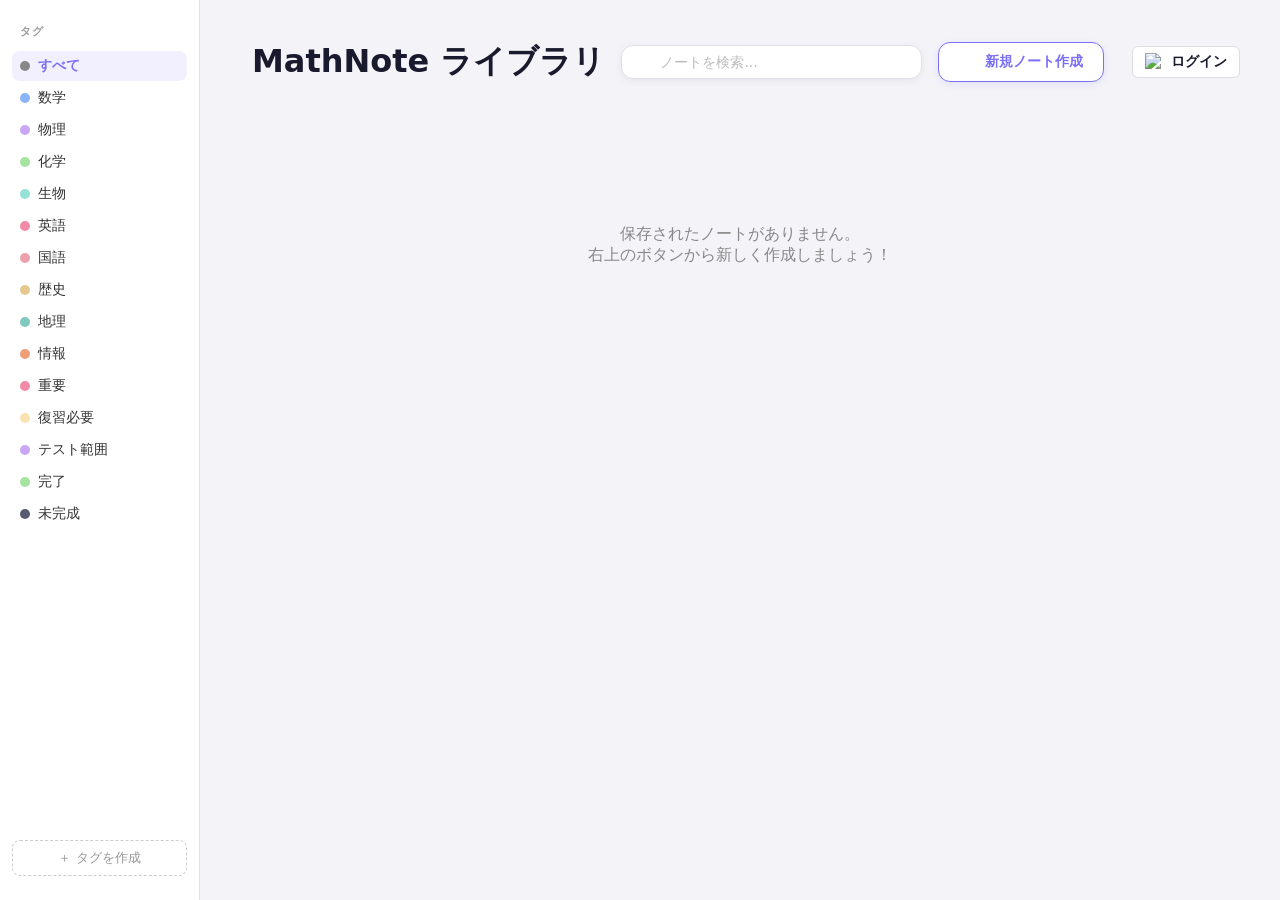
==== commit 91653432: "Separate interaction logic into input-handler.js" ====
--- a/index.html
+++ b/index.html
@@ -340,6 +340,7 @@
     <script src="app.js"></script>
     <script src="renderer.js"></script>
     <script src="text-manager.js"></script>
+    <script src="input-handler.js"></script>
     <script src="storage.js"></script>
     <script>
       // 全スクリプト読み込み後に初期化
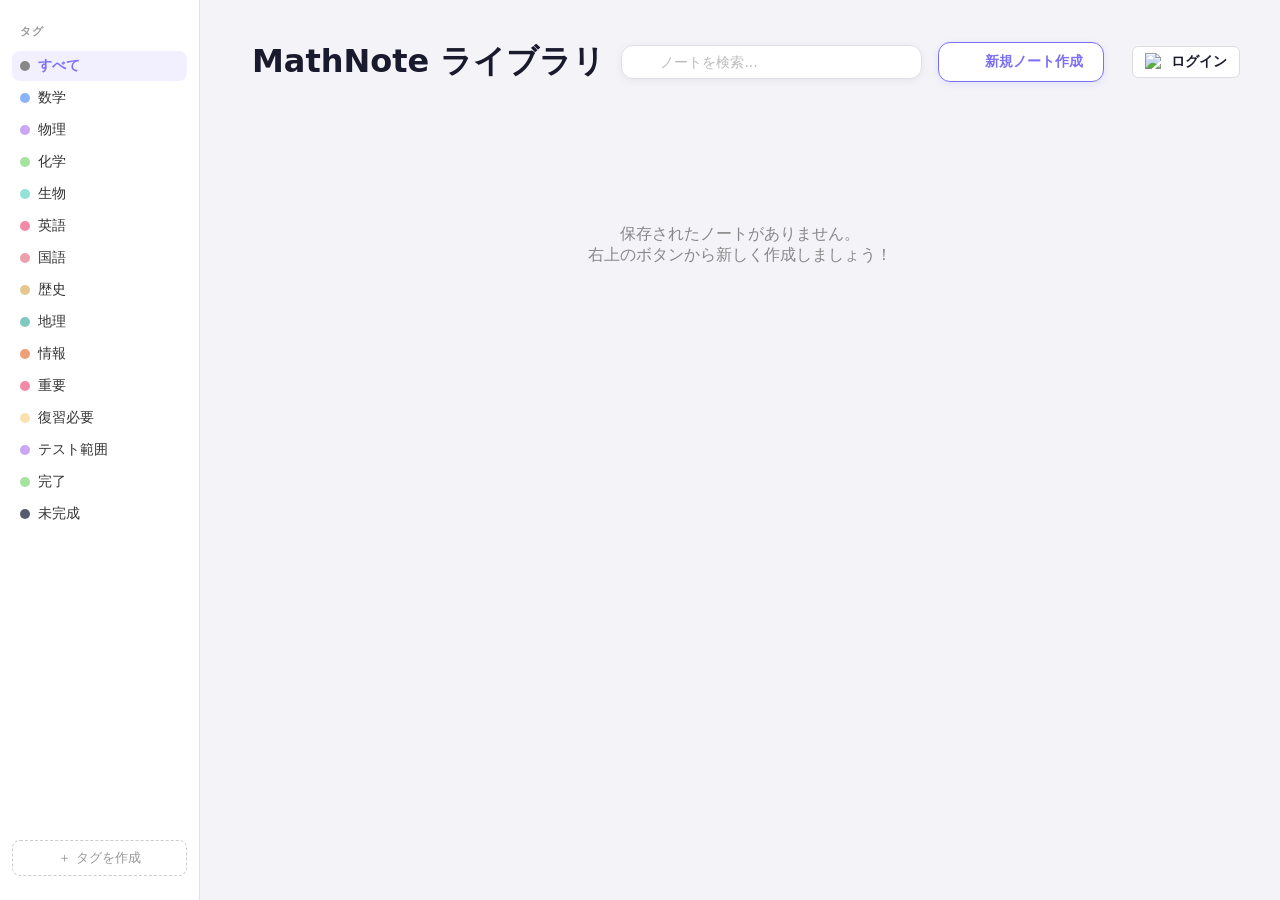
==== commit 2982df0b: "Implement radial tool menu with long-press progress indicator and fix tool switching propagation bug" ====
--- a/index.html
+++ b/index.html
@@ -48,20 +48,6 @@
                 <button id="reset-view" title="表示リセット"><i data-lucide="maximize"></i></button>
                 <button id="tool-settings" title="設定"><i data-lucide="settings"></i></button>
                 
-                <!-- Firebase Auth UI -->
-                <div id="auth-container">
-                    <button id="google-login-btn" class="login-btn">
-                        <img src="https://www.gstatic.com/firebasejs/ui/2.0.0/images/layout/google.svg" width="18" height="18" alt="Google">
-                        <span>ログイン</span>
-                    </button>
-                    <div id="user-avatar" class="user-avatar hidden">
-                        <img id="user-icon" src="" alt="User">
-                        <span id="user-name" class="hidden-mobile"></span>
-                        <div id="auth-menu" class="auth-menu hidden">
-                            <button id="google-logout-btn">ログアウト</button>
-                        </div>
-                    </div>
-                </div>
             </div>
         </header>
 
@@ -323,8 +309,32 @@
                 <!-- グラフキャンバス -->
                 <canvas id="graph-edit-canvas"></canvas>
             </div>
+        <!-- 長押し進捗インジケーター -->
+        <svg id="radial-progress" class="hidden" viewBox="0 0 88 88" xmlns="http://www.w3.org/2000/svg">
+          <circle class="radial-progress-track" cx="44" cy="44" r="36"/>
+          <circle class="radial-progress-fill" cx="44" cy="44" r="36"/>
+        </svg>
+
+        <!-- ラジアルメニュー -->
+        <div id="radial-menu" class="radial-menu hidden">
+          <div class="radial-item" data-tool="pen">
+            <i data-lucide="pencil"></i>
+          </div>
+          <div class="radial-item" data-tool="select">
+            <i data-lucide="mouse-pointer-2"></i>
+          </div>
+          <div class="radial-item" data-tool="shape">
+            <i data-lucide="square"></i>
+          </div>
+          <div class="radial-item" data-tool="eraser">
+            <i data-lucide="eraser"></i>
+          </div>
+          <div class="radial-item" data-tool="line">
+            <i data-lucide="minus"></i>
+          </div>
+          <div class="radial-center"></div>
         </div>
-    </div>
+    </div><!-- #app -->
 
 
 
@@ -378,6 +388,8 @@
         window.firebaseGet = get;
         window.firebaseChild = child;
     </script>
+
+
 </body>
 
 </html>
--- a/style.css
+++ b/style.css
@@ -448,93 +448,6 @@
   to   { opacity: 1; transform: scale(1) scale(var(--block-scale, 1)); }
 }
 
-/* Auth UI Styles */
-#auth-container {
-  display: flex;
-  align-items: center;
-  margin-left: 12px;
-}
-
-.login-btn {
-  display: flex;
-  align-items: center;
-  gap: 8px;
-  background: #ffffff;
-  color: #1a1a2e;
-  border: none;
-  padding: 6px 12px;
-  border-radius: 6px;
-  font-weight: 600;
-  cursor: pointer;
-  transition: all 0.2s;
-  font-size: 14px;
-}
-
-.login-btn:hover {
-  background: #f0f0f0;
-  transform: translateY(-1px);
-  box-shadow: 0 2px 8px rgba(0,0,0,0.2);
-}
-
-.user-avatar {
-  position: relative;
-  display: flex;
-  align-items: center;
-  gap: 8px;
-  cursor: pointer;
-  padding: 4px 8px;
-  border-radius: 20px;
-  background: rgba(255,255,255,0.05);
-  transition: background 0.2s;
-}
-
-.user-avatar:hover {
-  background: rgba(255,255,255,0.1);
-}
-
-.user-avatar img {
-  width: 28px;
-  height: 28px;
-  border-radius: 50%;
-  border: 2px solid var(--primary-color);
-}
-
-#user-name {
-  font-size: 14px;
-  font-weight: 500;
-  color: #cdd6f4;
-}
-
-.auth-menu {
-  position: absolute;
-  top: 100%;
-  right: 0;
-  margin-top: 8px;
-  background: #1e1e2e;
-  border: 1px solid rgba(255,255,255,0.1);
-  border-radius: 8px;
-  padding: 8px;
-  min-width: 120px;
-  box-shadow: 0 4px 12px rgba(0,0,0,0.3);
-  z-index: 2000;
-}
-
-#auth-menu button {
-  width: 100%;
-  text-align: left;
-  padding: 8px 12px;
-  background: transparent;
-  border: none;
-  color: #f38ba8;
-  cursor: pointer;
-  border-radius: 4px;
-  font-size: 13px;
-  font-weight: 500;
-}
-
-#auth-menu button:hover {
-  background: rgba(243, 139, 168, 0.1);
-}
 
 .lib-login-btn {
   display: flex;
@@ -1110,3 +1023,258 @@
 .delete-btn:hover {
   opacity: 0.85;
 }
+
+/* --- タグモーダル・コンテキストメニュー --- */
+
+.tag-modal-backdrop {
+  position: fixed; inset: 0;
+  background: rgba(0,0,0,0.35);
+  z-index: 10000;
+  display: flex; align-items: center; justify-content: center;
+}
+
+.tag-modal-box {
+  background: #ffffff;
+  border-radius: 16px;
+  padding: 28px;
+  width: 340px;
+  box-shadow: 0 10px 30px rgba(0,0,0,0.15);
+  display: flex; flex-direction: column; gap: 12px;
+}
+
+.tag-modal-title {
+  font-size: 16px;
+  font-weight: 700;
+  color: #1a1a2e;
+  margin: 0 0 4px 0;
+}
+
+.tag-modal-label {
+  font-size: 12px;
+  font-weight: 600;
+  color: #666;
+  margin-bottom: -6px;
+}
+
+.tag-modal-input {
+  width: 100%;
+  padding: 8px 12px;
+  border: 1.5px solid #e0e0e8;
+  border-radius: 8px;
+  font-size: 14px;
+  outline: none;
+  transition: border-color 0.2s;
+}
+
+.tag-modal-input:focus {
+  border-color: var(--primary-color);
+}
+
+.tag-modal-input:read-only {
+    background: #f9f9f9;
+    color: #666;
+}
+
+.tag-modal-genres {
+  display: flex; gap: 8px;
+}
+
+.genre-btn {
+  padding: 6px 14px;
+  border-radius: 99px;
+  font-size: 13px;
+  cursor: pointer;
+  transition: all 0.2s;
+}
+
+/* 非アクティブ */
+.genre-btn:not(.active) {
+  border: 1.5px solid #e0e0e8;
+  background: white;
+  color: #555;
+}
+
+.genre-btn.active {
+  background: var(--primary-color);
+  color: white;
+  border-color: transparent;
+}
+
+.tag-modal-colors {
+  display: flex; flex-wrap: wrap; gap: 8px;
+}
+
+/* カラードットボタン */
+.color-dot-btn {
+  width: 28px;
+  height: 28px;
+  border-radius: 50%;
+  border: 2.5px solid transparent;
+  cursor: pointer;
+  transition: transform 0.1s;
+}
+
+.color-dot-btn:hover {
+  transform: scale(1.15);
+}
+
+.color-dot-btn.selected {
+  border-color: #333;
+  box-shadow: 0 0 0 2px white inset;
+}
+
+.tag-modal-actions {
+  display: flex; align-items: center; gap: 8px; margin-top: 4px;
+}
+
+.tag-modal-btn-cancel {
+  background: white;
+  border: 1.5px solid #e0e0e8;
+  border-radius: 8px;
+  padding: 8px 16px;
+  cursor: pointer;
+  font-size: 13px;
+  color: #555;
+}
+
+.tag-modal-btn-save {
+  background: var(--primary-color);
+  color: white;
+  border: none;
+  border-radius: 8px;
+  padding: 8px 16px;
+  font-weight: 700;
+  cursor: pointer;
+  font-size: 13px;
+}
+
+.tag-modal-btn-save.danger {
+    background: #e74c3c;
+}
+
+.tag-modal-btn-delete {
+  background: transparent;
+  color: #e74c3c;
+  border: none;
+  padding: 8px 4px;
+  font-size: 13px;
+  cursor: pointer;
+}
+
+.tag-modal-btn-delete:hover {
+    text-decoration: underline;
+}
+
+/* タグコンテキストメニュー */
+.tag-context-menu {
+  position: fixed;
+  background: white;
+  border: 1px solid #e0e0e8;
+  border-radius: 10px;
+  padding: 6px;
+  box-shadow: 0 4px 16px rgba(0,0,0,0.12);
+  z-index: 10001;
+  min-width: 120px;
+  display: flex;
+  flex-direction: column;
+}
+
+.tag-context-menu button {
+  width: 100%;
+  text-align: left;
+  background: none;
+  border: none;
+  padding: 8px 14px;
+  border-radius: 6px;
+  font-size: 13px;
+  cursor: pointer;
+  transition: background 0.15s;
+}
+
+.tag-context-menu button:hover {
+  background: #f0f0f6;
+}
+
+.tag-context-menu button.danger {
+  color: #e74c3c;
+}
+
+/* --- ラジアルメニュー --- */
+#radial-menu {
+    position: fixed;
+    z-index: 9999;
+    pointer-events: none;
+    width: 0;
+    height: 0;
+}
+
+#radial-menu:not(.hidden) {
+    pointer-events: all;
+}
+
+.radial-item {
+    position: absolute;
+    width: 48px;
+    height: 48px;
+    border-radius: 50%;
+    background: rgba(30, 30, 40, 0.92);
+    border: 1.5px solid rgba(255, 255, 255, 0.12);
+    display: flex;
+    align-items: center;
+    justify-content: center;
+    color: rgba(255, 255, 255, 0.75);
+    transform: translate(-50%, -50%);
+    transition: background 0.12s, transform 0.12s;
+    pointer-events: none;
+}
+
+.radial-item.active {
+    background: rgba(99, 102, 241, 0.85);
+    transform: translate(-50%, -50%) scale(1.18);
+    color: #ffffff;
+}
+
+.radial-center {
+    position: absolute;
+    width: 16px;
+    height: 16px;
+    border-radius: 50%;
+    background: rgba(255, 255, 255, 0.15);
+    transform: translate(-50%, -50%);
+}
+
+/* 表示アニメーション */
+@keyframes radial-appear {
+    from { transform: translate(-50%, -50%) scale(0.6); opacity: 0; }
+    to { transform: translate(-50%, -50%) scale(1); opacity: 1; }
+}
+
+#radial-menu:not(.hidden) .radial-item {
+    animation: radial-appear 180ms ease-out forwards;
+}
+
+/* --- 長押し進捗インジケーター --- */
+#radial-progress {
+    position: fixed;
+    width: 88px;
+    height: 88px;
+    z-index: 9998;
+    transform: translate(-50%, -50%) rotate(-90deg);
+    pointer-events: none;
+}
+
+.radial-progress-track {
+    fill: none;
+    stroke: rgba(255, 255, 255, 0.12);
+    stroke-width: 2.5;
+}
+
+.radial-progress-fill {
+    fill: none;
+    stroke: rgba(99, 102, 241, 0.9);
+    stroke-width: 2.5;
+    stroke-linecap: round;
+    stroke-dasharray: 226;
+    stroke-dashoffset: 226;
+    transition: stroke-dashoffset 0.05s linear;
+}
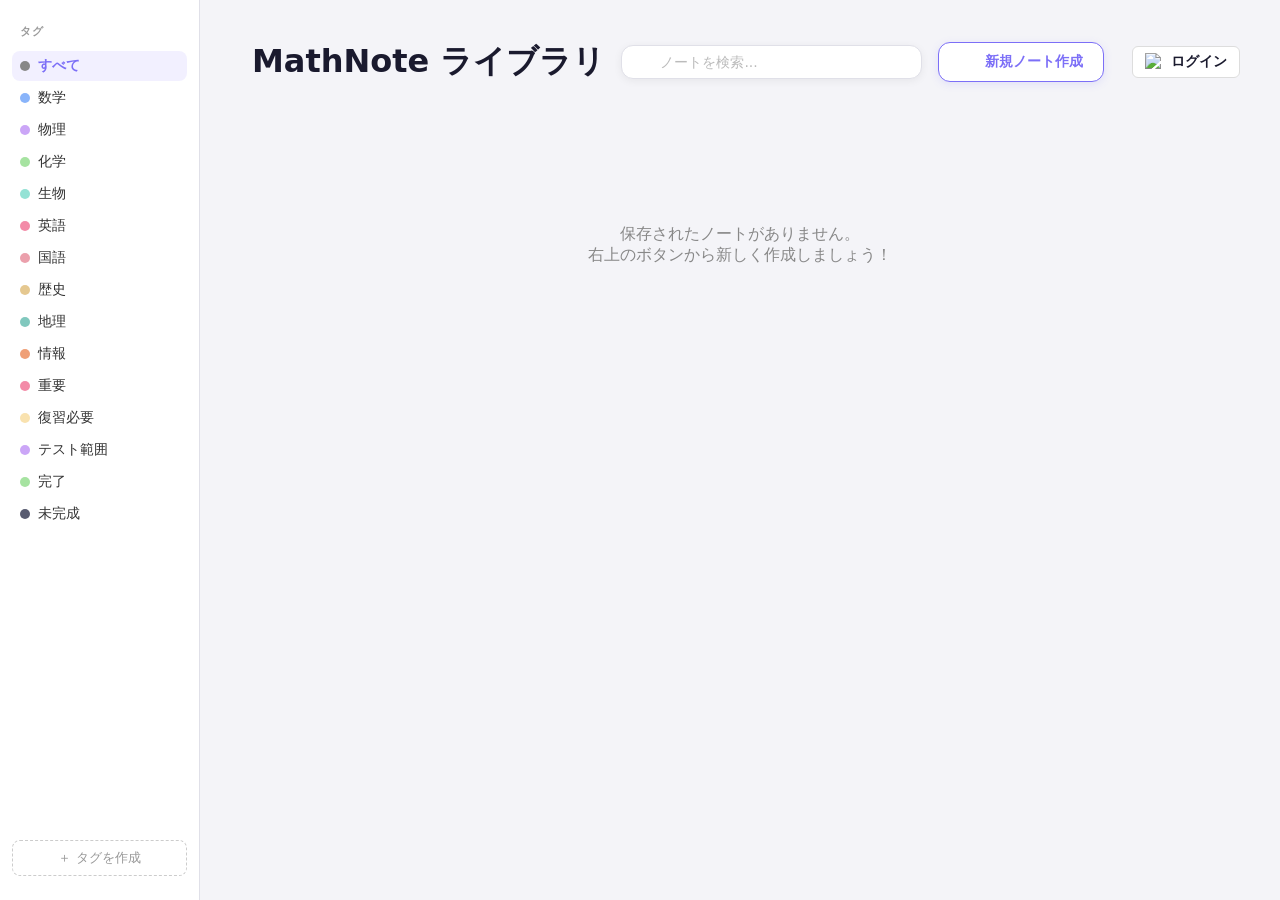
==== commit 2287954d: "Fix: ペンツール高速描画時の点取りこぼし修正（getCoalescedEvents対応）およびUI・機能の改善" ====
--- a/index.html
+++ b/index.html
@@ -162,6 +162,69 @@
                 </svg>
             </button>
         </div>
+
+        <!-- テキストツール用サブツールバー -->
+        <div id="text-sub-toolbar">
+
+            <!-- フォントサイズ（5段階） -->
+            <button class="sub-btn text-size-btn active" data-size="12" title="極小">
+                <span style="font-size:10px; font-weight:700; color:currentColor;">A</span>
+            </button>
+            <button class="sub-btn text-size-btn" data-size="15" title="小">
+                <span style="font-size:12px; font-weight:700; color:currentColor;">A</span>
+            </button>
+            <button class="sub-btn text-size-btn" data-size="20" title="中">
+                <span style="font-size:15px; font-weight:700; color:currentColor;">A</span>
+            </button>
+            <button class="sub-btn text-size-btn" data-size="28" title="大">
+                <span style="font-size:18px; font-weight:700; color:currentColor;">A</span>
+            </button>
+            <button class="sub-btn text-size-btn" data-size="40" title="極大">
+                <span style="font-size:22px; font-weight:700; color:currentColor;">A</span>
+            </button>
+
+            <div class="sub-divider-h"></div>
+
+            <!-- 文字色（6色 + カスタム） -->
+            <button class="sub-btn text-color-btn active" data-color="#1a1a2e" style="--c:#1a1a2e" title="ダーク"></button>
+            <button class="sub-btn text-color-btn" data-color="#f38ba8" style="--c:#f38ba8" title="赤"></button>
+            <button class="sub-btn text-color-btn" data-color="#40a870" style="--c:#40a870" title="緑"></button>
+            <button class="sub-btn text-color-btn" data-color="#89b4fa" style="--c:#89b4fa" title="青"></button>
+            <button class="sub-btn text-color-btn" data-color="#f9a825" style="--c:#f9a825" title="黄"></button>
+            <button class="sub-btn text-color-btn" data-color="#9e9e9e" style="--c:#9e9e9e" title="グレー"></button>
+            <button class="sub-btn" id="text-custom-color" title="カスタム">
+                <i data-lucide="palette"></i>
+            </button>
+            <input type="color" id="text-color-input" value="#1a1a2e" class="hidden-input">
+
+            <div class="sub-divider-h"></div>
+
+            <!-- 水平揃え -->
+            <button class="sub-btn text-align-btn active" data-align="left" title="左揃え">
+                <i data-lucide="align-left"></i>
+            </button>
+            <button class="sub-btn text-align-btn" data-align="center" title="中央揃え">
+                <i data-lucide="align-center"></i>
+            </button>
+            <button class="sub-btn text-align-btn" data-align="right" title="右揃え">
+                <i data-lucide="align-right"></i>
+            </button>
+
+            <div class="sub-divider-h"></div>
+
+            <!-- 垂直配置 -->
+            <button class="sub-btn text-valign-btn active" data-valign="top" title="上揃え">
+                <i data-lucide="align-start-vertical"></i>
+            </button>
+            <button class="sub-btn text-valign-btn" data-valign="middle" title="中央">
+                <i data-lucide="align-center-vertical"></i>
+            </button>
+            <button class="sub-btn text-valign-btn" data-valign="bottom" title="下揃え">
+                <i data-lucide="align-end-vertical"></i>
+            </button>
+
+        </div>
+
 
         <!-- 直線ツール用サブツールバー -->
         <div id="line-sub-toolbar">
--- a/style.css
+++ b/style.css
@@ -1278,3 +1278,48 @@
     stroke-dashoffset: 226;
     transition: stroke-dashoffset 0.05s linear;
 }
+
+/* ===== テキストツール用サブツールバー ===== */
+#text-sub-toolbar {
+    position: fixed;
+    top: 0;
+    left: 56px;
+    width: 0;
+    height: 100vh;
+    overflow: hidden;
+    background: var(--bg-dark);
+    z-index: 150;
+    transition: width 0.2s ease;
+    display: flex;
+    flex-direction: column;
+    align-items: center;
+    gap: 8px;
+    padding: 12px 0;
+    box-sizing: border-box;
+}
+
+#text-sub-toolbar.visible {
+    width: 56px;
+}
+
+/* テキスト用カラーボタン */
+.text-color-btn {
+    width: 22px;
+    height: 22px;
+    border-radius: 50%;
+    border: 2px solid transparent;
+    background-color: var(--c);
+    cursor: pointer;
+    transition: border-color 0.15s;
+    flex-shrink: 0;
+}
+
+.text-color-btn.active {
+    border-color: #fff;
+    box-shadow: 0 0 0 1px var(--primary-color);
+}
+
+.text-color-btn:hover {
+    border-color: rgba(255,255,255,0.6);
+}
+
